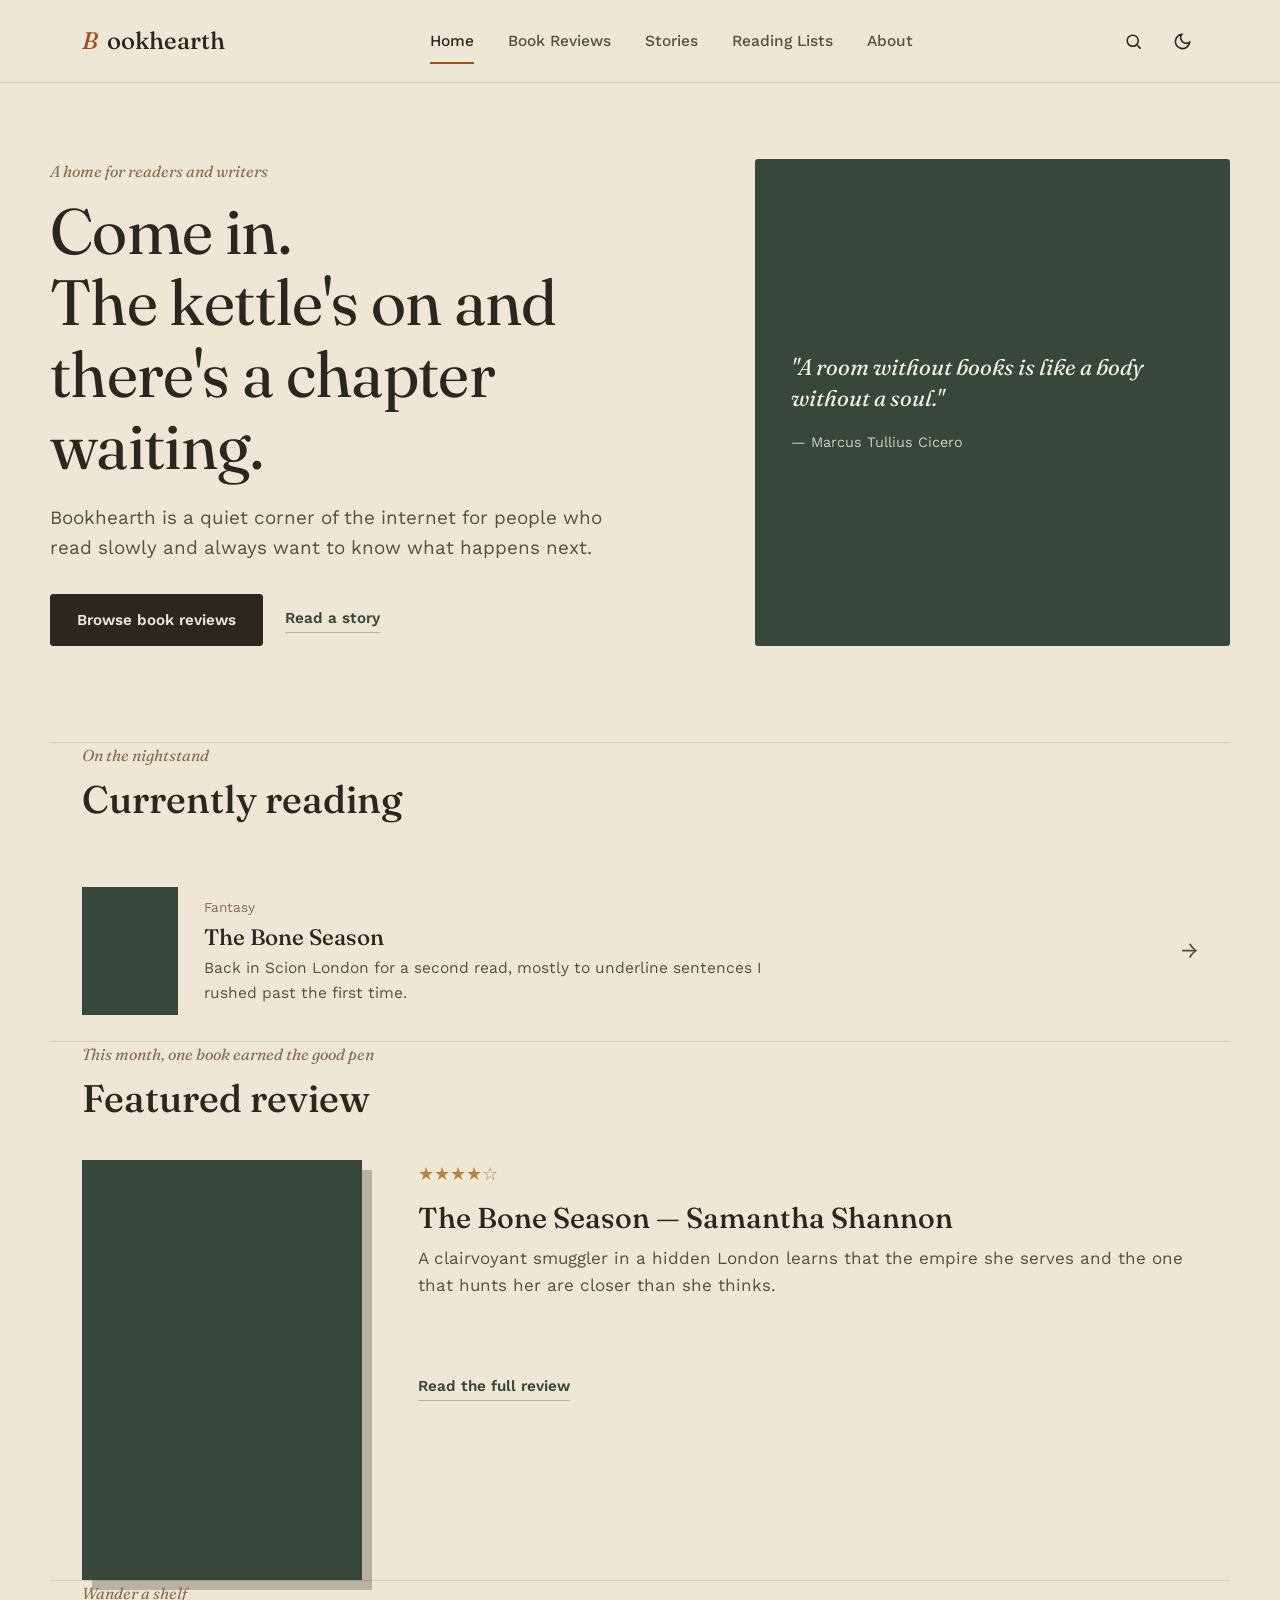
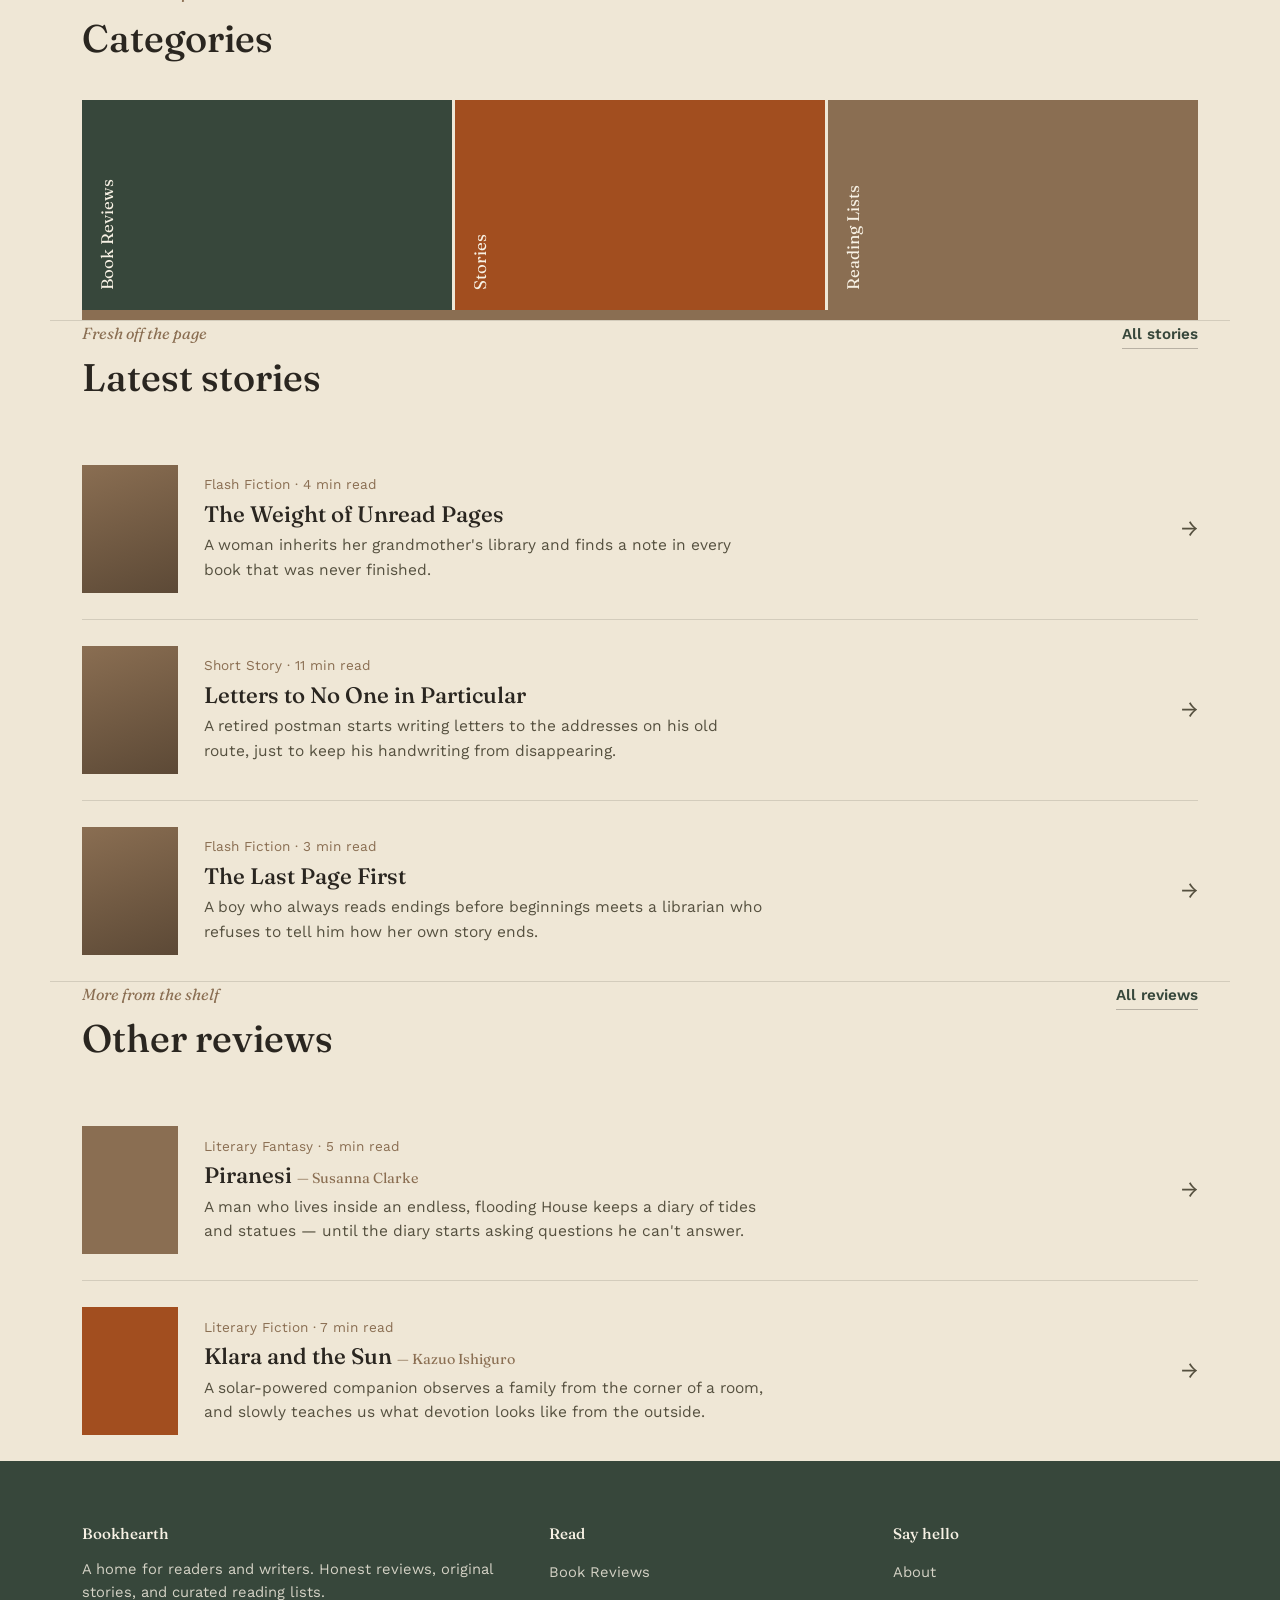
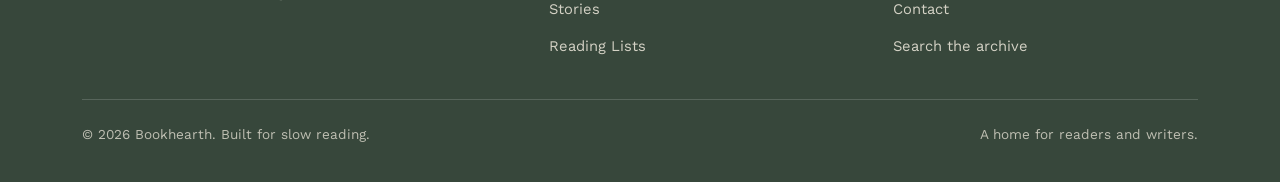
==== index.html @ 3ef9eec4 "Add files via upload" ====
<!DOCTYPE html>
<html lang="en">
<head>
<meta charset="UTF-8">
<meta name="viewport" content="width=device-width, initial-scale=1.0">
<title>Bookhearth — A Home for Readers and Writers</title>
<meta name="description" content="Bookhearth is a home for readers and writers: honest book reviews, original short stories, and curated reading lists.">
<link rel="stylesheet" href="styles.css">
</head>
<body>

<div id="site-header"></div>

<main>

  <section class="hero wrap">
    <div>
      <p class="eyebrow" id="hero-eyebrow"></p>
      <h1 id="hero-title"></h1>
      <p class="lede" id="hero-lede"></p>
      <div class="hero-actions">
        <a href="reviews.html" class="btn">Browse book reviews</a>
        <a href="stories.html" class="more-link">Read a story</a>
      </div>
    </div>
    <div class="quote-panel">
      <blockquote id="hero-quote"></blockquote>
      <cite id="hero-quote-author"></cite>
    </div>
  </section>

  <section class="wrap" id="currently-reading-section" style="display:none;">
    <div class="row-head">
      <div>
        <p class="eyebrow">On the nightstand</p>
        <h2>Currently reading</h2>
      </div>
    </div>
    <div class="row-list" id="currently-reading"></div>
  </section>

  <section class="wrap" id="featured-review-section" style="display:none;">
    <p class="eyebrow" id="featured-intro"></p>
    <h2 style="margin-bottom: 40px;">Featured review</h2>
    <div class="feature-review" id="featured-review"></div>
  </section>

  <section class="wrap">
    <p class="eyebrow">Wander a shelf</p>
    <h2 style="margin-bottom: 40px;">Categories</h2>
    <div class="shelf">
      <a class="spine" href="reviews.html"><span>Book Reviews</span></a>
      <a class="spine" href="stories.html"><span>Stories</span></a>
      <a class="spine" href="reading-lists.html"><span>Reading Lists</span></a>
    </div>
  </section>

  <section class="wrap">
    <div class="row-head">
      <div>
        <p class="eyebrow">Fresh off the page</p>
        <h2>Latest stories</h2>
      </div>
      <a href="stories.html" class="more-link">All stories</a>
    </div>
    <div class="row-list" id="home-stories"></div>
  </section>

  <section class="wrap">
    <div class="row-head">
      <div>
        <p class="eyebrow">More from the shelf</p>
        <h2>Other reviews</h2>
      </div>
      <a href="reviews.html" class="more-link">All reviews</a>
    </div>
    <div class="row-list" id="home-more-reviews"></div>
  </section>

</main>

<div id="site-footer"></div>

<script src="loader.js"></script>
<script src="script.js"></script>
<script src="https://identity.netlify.com/v1/netlify-identity-widget.js"></script>
<script>
  if (window.netlifyIdentity) {
    window.netlifyIdentity.on("init", user => {
      if (!user) {
        window.netlifyIdentity.on("login", () => { document.location.href = "/admin/"; });
      }
    });
  }
</script>
<script>
document.addEventListener("DOMContentLoaded", async () => {
  const [settings, reviews, stories] = await Promise.all([getSettings(), getReviews(), getStories()]);

  if (settings) {
    document.getElementById("hero-eyebrow").textContent = settings.heroEyebrow || "";
    document.getElementById("hero-title").innerHTML = (settings.heroTitle || "").replace(/\n/g, "<br>");
    document.getElementById("hero-lede").textContent = settings.heroLede || "";
    document.getElementById("hero-quote").textContent = `"${settings.quote || ""}"`;
    document.getElementById("hero-quote-author").textContent = `— ${settings.quoteAuthor || ""}`;

    const cr = reviews.find(r => r.slug === settings.currentlyReadingSlug);
    if (cr) {
      document.getElementById("currently-reading-section").style.display = "";
      document.getElementById("currently-reading").innerHTML = `
        <a class="row-item" href="review.html?slug=${cr.slug}">
          <div class="thumb" style="background: ${cr.coverColor};"></div>
          <div>
            <div class="meta">${cr.genre}</div>
            <h3>${cr.title}</h3>
            <p class="excerpt">${settings.currentlyReadingNote || ""}</p>
          </div>
          <span class="arrow">&#8594;</span>
        </a>`;
    }

    const featured = reviews.find(r => r.slug === settings.featuredReviewSlug);
    if (featured) {
      document.getElementById("featured-review-section").style.display = "";
      document.getElementById("featured-intro").textContent = settings.featuredIntro || "";
      document.getElementById("featured-review").innerHTML = `
        <div class="cover" style="background: ${featured.coverColor};"></div>
        <div>
          <div class="rating">${starString(featured.rating)}</div>
          <h3 style="font-size: 1.8rem; margin-bottom: 10px;">${featured.title} — ${featured.author}</h3>
          <p class="excerpt">${featured.excerpt}</p>
          <a href="review.html?slug=${featured.slug}" class="more-link mt-lg" style="display:inline-block;">Read the full review</a>
        </div>`;
    }
  }

  const storyMount = document.getElementById("home-stories");
  if (stories.length) {
    storyMount.innerHTML = stories.slice(0, 3).map(s => `
      <a class="row-item" href="story.html?slug=${s.slug}">
        <div class="thumb" style="background: linear-gradient(160deg,#8A6E52,#5c4936);"></div>
        <div>
          <div class="meta">${s.kind} · ${s.readingTime}</div>
          <h3>${s.title}</h3>
          <p class="excerpt">${s.excerpt}</p>
        </div>
        <span class="arrow">&#8594;</span>
      </a>
    `).join("");
  } else {
    showEmptyState(storyMount, "No stories published yet.");
  }

  const reviewMount = document.getElementById("home-more-reviews");
  const others = reviews.filter(r => r.slug !== (settings?.featuredReviewSlug)).slice(0, 3);
  if (others.length) {
    reviewMount.innerHTML = others.map(r => `
      <a class="row-item" href="review.html?slug=${r.slug}">
        <div class="thumb" style="background: ${r.coverColor};"></div>
        <div>
          <div class="meta">${r.genre} · ${r.readingTime}</div>
          <h3>${r.title} <span style="color: var(--brown); font-size: 0.9rem; font-weight: 400;">— ${r.author}</span></h3>
          <p class="excerpt">${r.excerpt}</p>
        </div>
        <span class="arrow">&#8594;</span>
      </a>
    `).join("");
  } else {
    showEmptyState(reviewMount, "No reviews published yet.");
  }
});
</script>

</body>
</html>
---- styles.css ----
/* ============================================================
   BOOKHEARTH — Design System
   A home for readers and writers.
   ============================================================ */

@import url('https://fonts.googleapis.com/css2?family=Fraunces:ital,opsz,wght@0,9..144,300..700;1,9..144,400..500&family=Work+Sans:wght@400;500;600&display=swap');

:root {
  /* Color */
  --paper: #EFE7D6;
  --paper-raised: #F7F1E4;
  --ink: #2A2620;
  --ink-soft: #55503f;
  --forest: #37473B;
  --forest-deep: #263229;
  --brown: #8A6E52;
  --gold: #AD8A44;
  --rust: #A24E1F;
  --line: rgba(42, 38, 32, 0.14);
  --line-strong: rgba(42, 38, 32, 0.28);

  /* Type */
  --serif: 'Fraunces', 'Iowan Old Style', serif;
  --sans: 'Work Sans', 'Segoe UI', sans-serif;

  /* Layout */
  --maxw: 1180px;
  --measure: 680px;
  --radius: 3px;
  --speed: 220ms;
}

html.dark {
  --paper: #211E18;
  --paper-raised: #2A251E;
  --ink: #ECE3CE;
  --ink-soft: #C6BBA0;
  --forest: #7FA085;
  --forest-deep: #A9C4AC;
  --brown: #C4A17E;
  --gold: #DDBB6F;
  --rust: #E1875A;
  --line: rgba(236, 227, 206, 0.14);
  --line-strong: rgba(236, 227, 206, 0.26);
}

* { box-sizing: border-box; }
html { scroll-behavior: smooth; }

body {
  margin: 0;
  background: var(--paper);
  color: var(--ink);
  font-family: var(--sans);
  font-size: 17px;
  line-height: 1.6;
  -webkit-font-smoothing: antialiased;
  transition: background var(--speed) ease, color var(--speed) ease;
}

img { max-width: 100%; display: block; }

a { color: inherit; text-decoration: none; }

::selection { background: var(--gold); color: var(--forest-deep); }

@media (prefers-reduced-motion: reduce) {
  * { animation: none !important; transition: none !important; scroll-behavior: auto !important; }
}

:focus-visible {
  outline: 2px solid var(--rust);
  outline-offset: 3px;
}

/* ---------------- Type scale ---------------- */

h1, h2, h3, h4 {
  font-family: var(--serif);
  font-weight: 500;
  line-height: 1.12;
  margin: 0;
  color: var(--ink);
}

h1 { font-size: clamp(2.6rem, 5vw, 4.4rem); font-weight: 400; letter-spacing: -0.01em; }
h2 { font-size: clamp(1.9rem, 3vw, 2.6rem); }
h3 { font-size: 1.4rem; }
h4 { font-size: 1.1rem; }

p { margin: 0 0 1.1em; color: var(--ink-soft); }
p:last-child { margin-bottom: 0; }

.lede {
  font-size: 1.18rem;
  color: var(--ink-soft);
  max-width: 46ch;
}

.eyebrow {
  font-family: var(--serif);
  font-style: italic;
  font-size: 1rem;
  color: var(--brown);
  margin: 0 0 0.6em;
}

/* ---------------- Layout helpers ---------------- */

.wrap {
  max-width: var(--maxw);
  margin: 0 auto;
  padding: 0 32px;
}

.prose {
  max-width: var(--measure);
}
.prose p { font-size: 1.05rem; }

section { padding: 88px 0; }
section + section { border-top: 1px solid var(--line); }

.row-head {
  display: flex;
  justify-content: space-between;
  align-items: baseline;
  gap: 24px;
  margin-bottom: 40px;
}

.more-link {
  font-family: var(--sans);
  font-weight: 600;
  font-size: 0.95rem;
  color: var(--forest);
  white-space: nowrap;
  border-bottom: 1px solid var(--line-strong);
  padding-bottom: 2px;
  transition: border-color var(--speed), color var(--speed);
}
.more-link:hover { color: var(--rust); border-color: var(--rust); }

/* ---------------- Header / Nav ---------------- */

#site-header {
  position: sticky;
  top: 0;
  z-index: 50;
  background: var(--paper);
  border-bottom: 1px solid var(--line);
}

.header-inner {
  display: flex;
  align-items: center;
  justify-content: space-between;
  padding: 22px 32px;
  max-width: var(--maxw);
  margin: 0 auto;
}

.logo {
  font-family: var(--serif);
  font-size: 1.5rem;
  font-weight: 500;
  display: flex;
  align-items: baseline;
  gap: 9px;
}
.logo .mark { color: var(--rust); font-style: italic; }

nav.primary {
  display: flex;
  gap: 34px;
  align-items: center;
}
nav.primary a {
  font-size: 0.97rem;
  font-weight: 500;
  color: var(--ink-soft);
  position: relative;
  padding: 4px 0;
  transition: color var(--speed);
}
nav.primary a:hover, nav.primary a[aria-current="page"] { color: var(--ink); }
nav.primary a[aria-current="page"]::after {
  content: "";
  position: absolute;
  left: 0; right: 0; bottom: -6px;
  height: 2px;
  background: var(--rust);
}

.header-tools {
  display: flex;
  align-items: center;
  gap: 18px;
}

.icon-btn {
  background: none;
  border: none;
  cursor: pointer;
  color: var(--ink);
  display: flex;
  align-items: center;
  padding: 6px;
}
.icon-btn svg { width: 19px; height: 19px; }

.menu-toggle { display: none; }

@media (max-width: 860px) {
  nav.primary { display: none; }
  .menu-toggle { display: flex; }
  nav.primary.open {
    display: flex;
    flex-direction: column;
    position: absolute;
    top: 100%; left: 0; right: 0;
    background: var(--paper);
    border-bottom: 1px solid var(--line);
    padding: 8px 32px 26px;
    gap: 16px;
  }
}

/* ---------------- Buttons / Inputs ---------------- */

.btn {
  display: inline-flex;
  align-items: center;
  gap: 8px;
  font-family: var(--sans);
  font-weight: 600;
  font-size: 0.95rem;
  padding: 13px 26px;
  border-radius: var(--radius);
  border: 1px solid var(--ink);
  background: var(--ink);
  color: var(--paper);
  cursor: pointer;
  transition: transform var(--speed), background var(--speed), color var(--speed), border-color var(--speed);
}
.btn:hover { background: var(--rust); border-color: var(--rust); color: #fff; }
.btn.ghost {
  background: transparent;
  color: var(--ink);
  border-color: var(--line-strong);
}
.btn.ghost:hover { background: var(--ink); color: var(--paper); border-color: var(--ink); }

input, textarea, select {
  font-family: var(--sans);
  font-size: 1rem;
  padding: 12px 14px;
  border: 1px solid var(--line-strong);
  border-radius: var(--radius);
  background: var(--paper-raised);
  color: var(--ink);
  width: 100%;
}
input:focus, textarea:focus, select:focus { border-color: var(--forest); }
label { font-size: 0.88rem; font-weight: 600; color: var(--ink-soft); display: block; margin-bottom: 6px; }

/* ---------------- Hero ---------------- */

.hero {
  padding: 76px 0 96px;
  display: grid;
  grid-template-columns: 1.35fr 1fr;
  gap: 64px;
  align-items: end;
}
.hero h1 { margin-bottom: 22px; }
.hero-actions { display: flex; gap: 22px; align-items: center; margin-top: 30px; }

.quote-panel {
  background: var(--forest);
  color: var(--paper-raised);
  padding: 42px 36px;
  border-radius: var(--radius);
  align-self: stretch;
  display: flex;
  flex-direction: column;
  justify-content: center;
}
html.dark .quote-panel { background: var(--forest-deep); color: var(--ink); }
.quote-panel blockquote {
  font-family: var(--serif);
  font-style: italic;
  font-size: 1.4rem;
  line-height: 1.4;
  margin: 0 0 16px;
}
.quote-panel cite { font-family: var(--sans); font-style: normal; font-size: 0.9rem; opacity: 0.8; }

@media (max-width: 860px) {
  .hero { grid-template-columns: 1fr; gap: 40px; padding-top: 40px; }
}

/* ---------------- Editorial rows (list style, no cards) ---------------- */

.row-list { display: flex; flex-direction: column; }
.row-item {
  display: grid;
  grid-template-columns: 96px 1fr auto;
  gap: 26px;
  align-items: center;
  padding: 26px 0;
  border-top: 1px solid var(--line);
}
.row-list .row-item:first-child { border-top: none; }
.row-item .thumb {
  width: 96px; height: 128px;
  object-fit: cover;
  background: var(--brown);
}
.row-item .meta { font-size: 0.85rem; color: var(--brown); margin-bottom: 6px; }
.row-item h3 { margin-bottom: 6px; }
.row-item .excerpt { color: var(--ink-soft); font-size: 0.97rem; max-width: 56ch; }
.row-item .arrow { color: var(--ink-soft); font-size: 1.4rem; transition: transform var(--speed); }
.row-item:hover .arrow { transform: translateX(4px); color: var(--rust); }

@media (max-width: 640px) {
  .row-item { grid-template-columns: 64px 1fr; }
  .row-item .arrow { display: none; }
}

/* ---------------- Book spine shelf (categories / reading lists) ---------------- */

.shelf {
  display: flex;
  gap: 3px;
  align-items: stretch;
  height: 220px;
  border-bottom: 10px solid var(--brown);
  padding-bottom: 0;
}
.spine {
  flex: 1;
  min-width: 64px;
  display: flex;
  align-items: flex-end;
  padding: 20px 12px;
  color: var(--paper-raised);
  font-family: var(--serif);
  font-size: 1.05rem;
  cursor: pointer;
  transition: flex var(--speed) ease, transform var(--speed) ease;
  position: relative;
  overflow: hidden;
}
.spine span { writing-mode: vertical-rl; transform: rotate(180deg); white-space: nowrap; }
.spine:hover { flex: 1.6; }
.spine:nth-child(1) { background: var(--forest); }
.spine:nth-child(2) { background: var(--rust); }
.spine:nth-child(3) { background: var(--brown); }
.spine:nth-child(4) { background: var(--gold); color: var(--ink); }
.spine:nth-child(5) { background: var(--ink); }
.spine:nth-child(6) { background: var(--forest-deep); }

@media (max-width: 640px) {
  .shelf { flex-wrap: wrap; height: auto; }
  .spine { min-height: 74px; min-width: 100%; align-items: center; }
  .spine span { writing-mode: horizontal-tb; transform: none; }
}

/* ---------------- Featured review block ---------------- */

.feature-review {
  display: grid;
  grid-template-columns: 280px 1fr;
  gap: 56px;
  align-items: start;
}
.feature-review .cover {
  width: 100%;
  aspect-ratio: 2/3;
  object-fit: cover;
  box-shadow: 10px 10px 0 var(--line-strong);
}
.rating { display: flex; gap: 4px; color: var(--gold); font-size: 1.1rem; margin-bottom: 14px; }
@media (max-width: 760px) {
  .feature-review { grid-template-columns: 1fr; }
  .feature-review .cover { max-width: 220px; }
}

/* ---------------- Cards for journal / stories index (flat, no shadow) ---------------- */

.flat-grid {
  display: grid;
  grid-template-columns: repeat(3, 1fr);
  gap: 44px 40px;
}
.flat-card { border-top: 3px solid var(--forest); padding-top: 20px; }
.flat-card .meta { font-size: 0.83rem; color: var(--brown); margin-bottom: 10px; }
.flat-card h3 { margin-bottom: 10px; }
.flat-card p { font-size: 0.95rem; }
@media (max-width: 900px) { .flat-grid { grid-template-columns: repeat(2, 1fr); } }
@media (max-width: 620px) { .flat-grid { grid-template-columns: 1fr; } }

/* ---------------- Footer ---------------- */

#site-footer {
  background: var(--forest);
  color: var(--paper-raised);
  padding: 64px 0 36px;
}
html.dark #site-footer { background: var(--forest-deep); color: var(--ink); }
.footer-grid {
  display: grid;
  grid-template-columns: 1.4fr 1fr 1fr;
  gap: 40px;
  padding-bottom: 40px;
  border-bottom: 1px solid rgba(255,255,255,0.16);
}
.footer-grid h4 { color: inherit; font-size: 0.95rem; margin-bottom: 16px; }
.footer-grid a, .footer-grid p { color: inherit; opacity: 0.82; font-size: 0.92rem; }
.footer-grid ul { list-style: none; padding: 0; margin: 0; display: flex; flex-direction: column; gap: 10px; }
.footer-bottom {
  display: flex; justify-content: space-between; align-items: center;
  padding-top: 24px; font-size: 0.85rem; opacity: 0.7; flex-wrap: wrap; gap: 12px;
}
@media (max-width: 760px) { .footer-grid { grid-template-columns: 1fr 1fr; } }
@media (max-width: 500px) { .footer-grid { grid-template-columns: 1fr; } }

/* ---------------- Page header (non-home pages) ---------------- */

.page-head { padding: 64px 0 48px; }
.page-head .eyebrow { margin-bottom: 10px; }

/* ---------------- Detail pages: review ---------------- */

.review-hero {
  display: grid;
  grid-template-columns: 300px 1fr;
  gap: 60px;
  padding: 56px 0 64px;
  align-items: start;
}
.review-hero .cover { box-shadow: 12px 12px 0 var(--line-strong); }
.book-facts { display: grid; grid-template-columns: 1fr 1fr; gap: 14px 28px; margin: 26px 0; font-size: 0.92rem; }
.book-facts dt { color: var(--brown); font-weight: 600; margin-bottom: 2px; }
.book-facts dd { margin: 0; color: var(--ink-soft); }
.pros-cons { display: grid; grid-template-columns: 1fr 1fr; gap: 28px; margin: 28px 0; }
.pros-cons > div { padding: 20px 22px; background: var(--paper-raised); border-left: 3px solid var(--forest); }
.pros-cons > div.cons { border-left-color: var(--rust); }
.pros-cons h4 { margin-bottom: 10px; font-size: 0.95rem; }
.pros-cons ul { margin: 0; padding-left: 18px; color: var(--ink-soft); font-size: 0.93rem; }
.pull-quote {
  font-family: var(--serif);
  font-style: italic;
  font-size: 1.5rem;
  line-height: 1.4;
  color: var(--forest);
  border-left: 3px solid var(--gold);
  padding-left: 28px;
  margin: 40px 0;
}
html.dark .pull-quote { color: var(--forest); }
.share-row { display: flex; gap: 14px; margin: 32px 0; }
@media (max-width: 760px) {
  .review-hero { grid-template-columns: 1fr; }
  .review-hero .cover { max-width: 220px; }
  .pros-cons { grid-template-columns: 1fr; }
}

/* ---------------- Story reader ---------------- */

.progress-bar {
  position: fixed; top: 0; left: 0; height: 3px;
  background: var(--rust); z-index: 60; width: 0%;
  transition: width 80ms linear;
}
.reader-toolbar {
  display: flex; justify-content: space-between; align-items: center;
  padding: 22px 0; border-bottom: 1px solid var(--line);
  font-size: 0.88rem; color: var(--ink-soft);
}
.reader-controls { display: flex; gap: 16px; align-items: center; }
.reader-controls button {
  background: none; border: 1px solid var(--line-strong); border-radius: var(--radius);
  width: 32px; height: 32px; cursor: pointer; color: var(--ink); font-family: var(--sans);
}
.story-body {
  max-width: var(--measure);
  margin: 0 auto;
  padding: 56px 0 40px;
  font-family: var(--serif);
  font-size: var(--story-size, 1.18rem);
  line-height: 1.75;
}
.story-body p { color: var(--ink); margin-bottom: 1.3em; }
.story-body p:first-of-type::first-letter {
  font-size: 3.4em; float: left; line-height: 0.85; padding-right: 10px;
  color: var(--rust); font-family: var(--serif);
}
.story-nav {
  display: grid; grid-template-columns: 1fr 1fr; gap: 20px;
  padding: 40px 0; border-top: 1px solid var(--line);
}
.story-nav a { padding: 20px; border: 1px solid var(--line); }
.story-nav a:hover { border-color: var(--forest); }
.story-nav .dir { font-size: 0.8rem; color: var(--brown); display: block; margin-bottom: 6px; }
.story-nav .next { text-align: right; }

/* ---------------- Contact / forms ---------------- */

.contact-grid { display: grid; grid-template-columns: 1fr 1fr; gap: 60px; }
.field-row { margin-bottom: 20px; }
@media (max-width: 760px) { .contact-grid { grid-template-columns: 1fr; } }

/* ---------------- Search ---------------- */

.search-box { display: flex; gap: 12px; margin-bottom: 40px; }
.search-box input { font-size: 1.1rem; padding: 16px 18px; }
.filter-row { display: flex; gap: 10px; margin-bottom: 36px; flex-wrap: wrap; }
.filter-chip {
  padding: 8px 16px; border: 1px solid var(--line-strong); border-radius: 20px;
  font-size: 0.86rem; cursor: pointer; background: transparent; color: var(--ink-soft);
}
.filter-chip.active { background: var(--ink); color: var(--paper); border-color: var(--ink); }
.search-empty { padding: 60px 0; text-align: center; color: var(--ink-soft); display: none; }

/* ---------------- 404 ---------------- */

.error-page {
  min-height: 60vh; display: flex; flex-direction: column;
  justify-content: center; align-items: flex-start; padding: 60px 0;
}
.error-page .big { font-size: clamp(4rem, 12vw, 8rem); color: var(--brown); line-height: 0.9; margin-bottom: 20px; }

/* ---------------- Utility ---------------- */

.mt-lg { margin-top: 56px; }
.center { text-align: center; }
.chip-list { display: flex; gap: 10px; flex-wrap: wrap; }
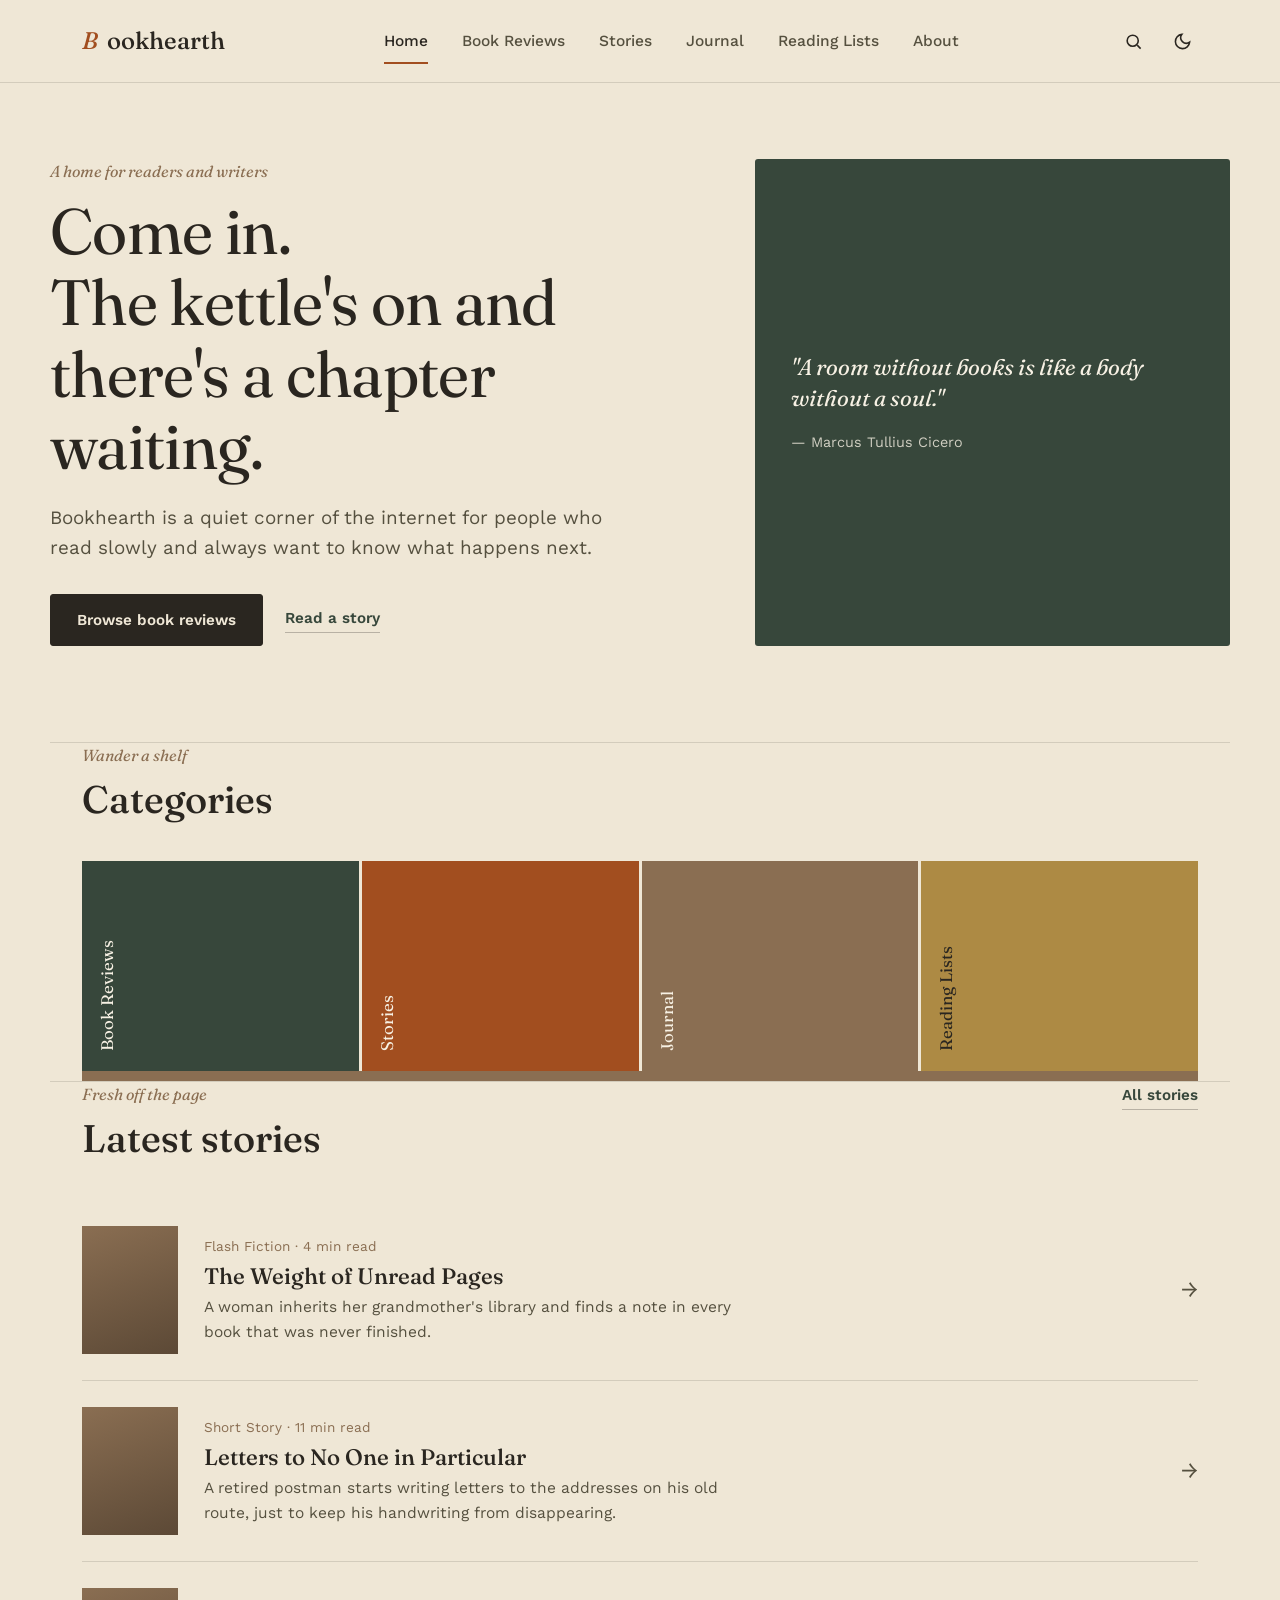
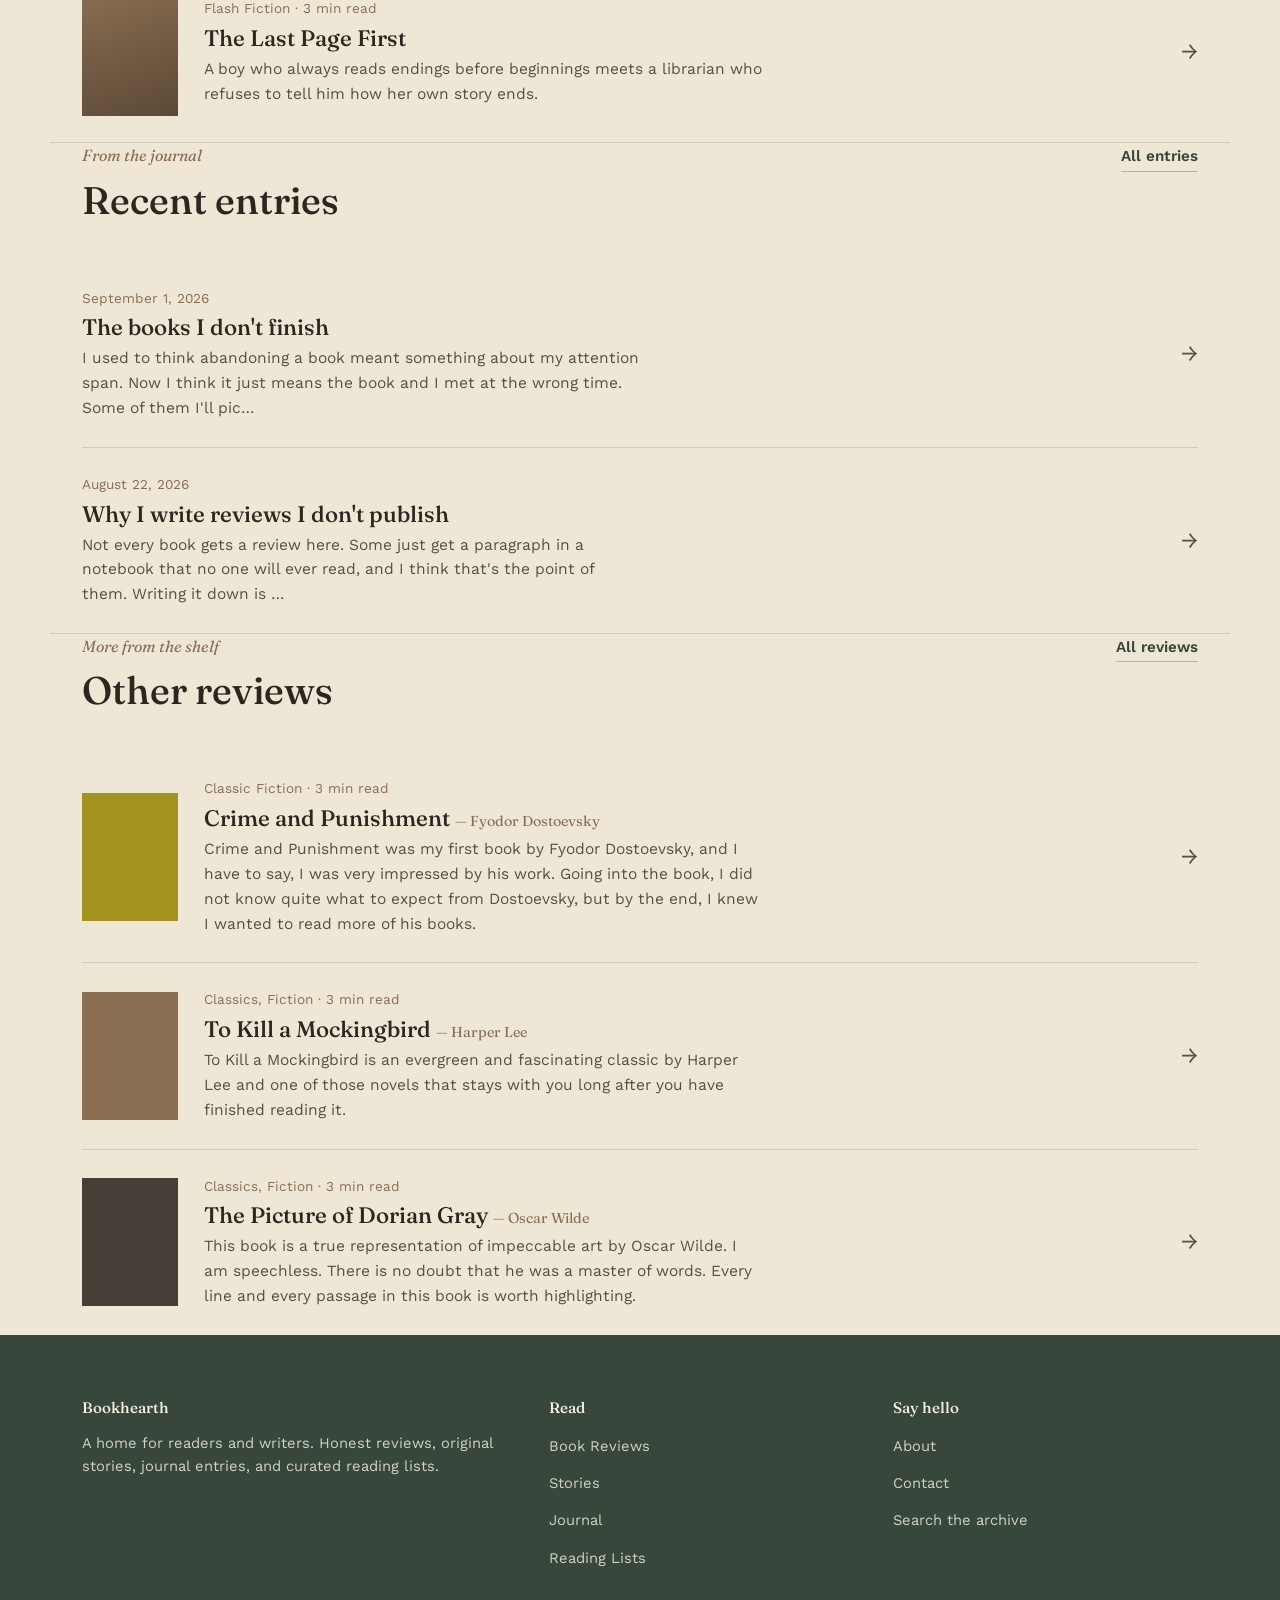
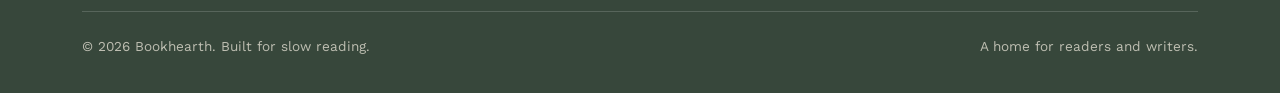
==== commit e5fc60fd: "Add files via upload" ====
--- a/index.html
+++ b/index.html
@@ -51,6 +51,7 @@
     <div class="shelf">
       <a class="spine" href="reviews.html"><span>Book Reviews</span></a>
       <a class="spine" href="stories.html"><span>Stories</span></a>
+      <a class="spine" href="journal.html"><span>Journal</span></a>
       <a class="spine" href="reading-lists.html"><span>Reading Lists</span></a>
     </div>
   </section>
@@ -64,6 +65,17 @@
       <a href="stories.html" class="more-link">All stories</a>
     </div>
     <div class="row-list" id="home-stories"></div>
+  </section>
+
+  <section class="wrap">
+    <div class="row-head">
+      <div>
+        <p class="eyebrow">From the journal</p>
+        <h2>Recent entries</h2>
+      </div>
+      <a href="journal.html" class="more-link">All entries</a>
+    </div>
+    <div class="row-list" id="home-journal"></div>
   </section>
 
   <section class="wrap">
@@ -95,7 +107,7 @@
 </script>
 <script>
 document.addEventListener("DOMContentLoaded", async () => {
-  const [settings, reviews, stories] = await Promise.all([getSettings(), getReviews(), getStories()]);
+  const [settings, reviews, stories, journal] = await Promise.all([getSettings(), getReviews(), getStories(), getJournal()]);
 
   if (settings) {
     document.getElementById("hero-eyebrow").textContent = settings.heroEyebrow || "";
@@ -109,7 +121,7 @@
       document.getElementById("currently-reading-section").style.display = "";
       document.getElementById("currently-reading").innerHTML = `
         <a class="row-item" href="review.html?slug=${cr.slug}">
-          <div class="thumb" style="background: ${cr.coverColor};"></div>
+          <div class="thumb" style="${coverStyle(cr)}"></div>
           <div>
             <div class="meta">${cr.genre}</div>
             <h3>${cr.title}</h3>
@@ -124,7 +136,7 @@
       document.getElementById("featured-review-section").style.display = "";
       document.getElementById("featured-intro").textContent = settings.featuredIntro || "";
       document.getElementById("featured-review").innerHTML = `
-        <div class="cover" style="background: ${featured.coverColor};"></div>
+        <div class="cover" style="${coverStyle(featured)}"></div>
         <div>
           <div class="rating">${starString(featured.rating)}</div>
           <h3 style="font-size: 1.8rem; margin-bottom: 10px;">${featured.title} — ${featured.author}</h3>
@@ -151,12 +163,29 @@
     showEmptyState(storyMount, "No stories published yet.");
   }
 
+  const journalMount = document.getElementById("home-journal");
+  if (journal.length) {
+    const sorted = [...journal].sort((a, b) => (b.date || "").localeCompare(a.date || ""));
+    journalMount.innerHTML = sorted.slice(0, 2).map(j => `
+      <a class="row-item" href="journal-entry.html?slug=${j.slug}" style="grid-template-columns: 1fr auto;">
+        <div>
+          <div class="meta">${formatDate(j.date)}</div>
+          <h3>${j.title}</h3>
+          <p class="excerpt">${j.body.slice(0, 160)}${j.body.length > 160 ? "…" : ""}</p>
+        </div>
+        <span class="arrow">&#8594;</span>
+      </a>
+    `).join("");
+  } else {
+    showEmptyState(journalMount, "No journal entries published yet.");
+  }
+
   const reviewMount = document.getElementById("home-more-reviews");
   const others = reviews.filter(r => r.slug !== (settings?.featuredReviewSlug)).slice(0, 3);
   if (others.length) {
     reviewMount.innerHTML = others.map(r => `
       <a class="row-item" href="review.html?slug=${r.slug}">
-        <div class="thumb" style="background: ${r.coverColor};"></div>
+        <div class="thumb" style="${coverStyle(r)}"></div>
         <div>
           <div class="meta">${r.genre} · ${r.readingTime}</div>
           <h3>${r.title} <span style="color: var(--brown); font-size: 0.9rem; font-weight: 400;">— ${r.author}</span></h3>
